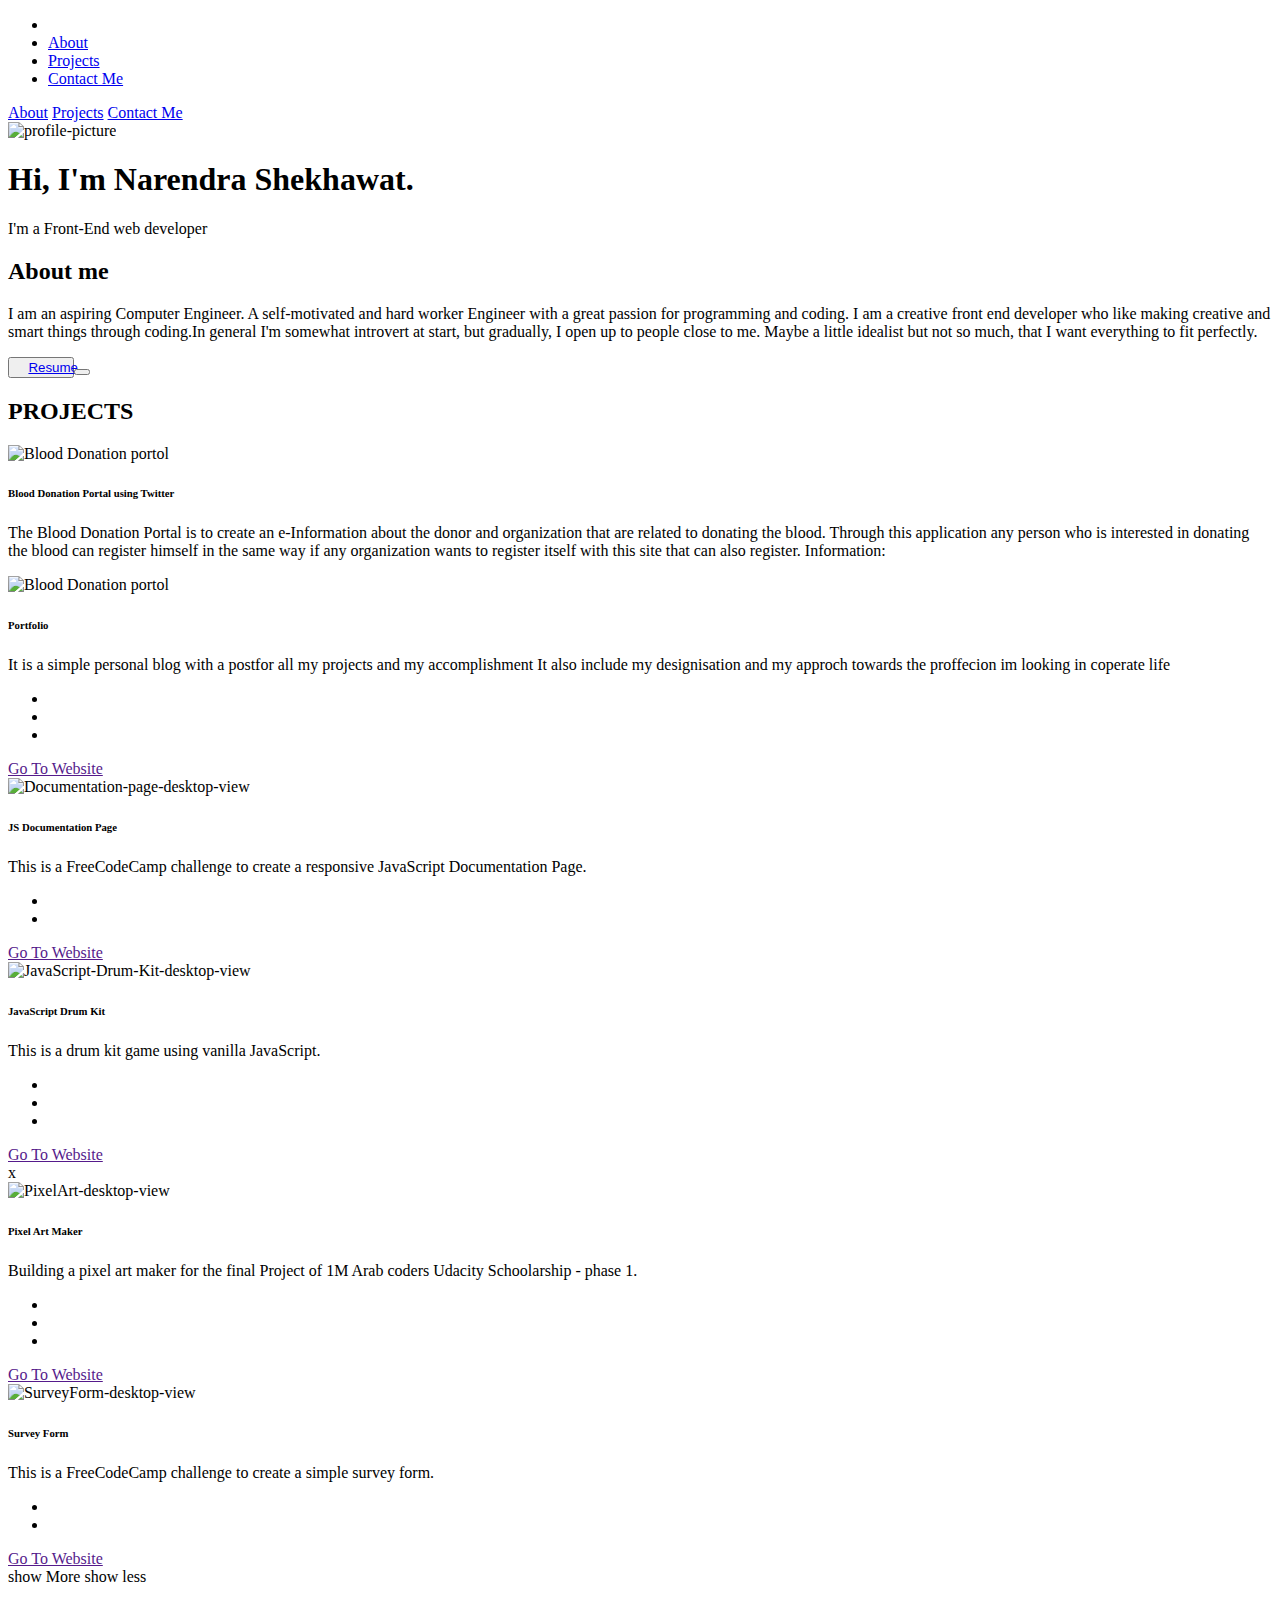
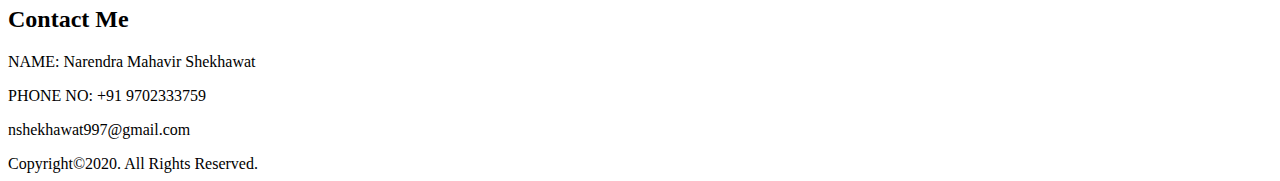
==== index.html @ 37c60425 "Create index.html" ====
<!DOCTYPE html>

<html lang="en">

	<head>

  		<meta charset="UTF-8">
  		<meta name="viewport" content="width=device-width, initial-scale=1.0"> <!-- displays site properly based on user's device -->

		<title>Narendra Shekhawat | Front End Developer</title>

		<!-- fonticons -->
		<link rel="stylesheet" href="https://use.fontawesome.com/releases/v5.8.1/css/all.css" integrity="sha384-50oBUHEmvpQ+1lW4y57PTFmhCaXp0ML5d60M1M7uH2+nqUivzIebhndOJK28anvf" crossorigin="anonymous">
		<!-- fonticons -->
		<!-- google fonts -->

		<link href="https://fonts.googleapis.com/css?family=Lato&display=swap" rel="stylesheet">
		<link href="https://fonts.googleapis.com/css?family=Gugi&display=swap" rel="stylesheet">

		<!-- google fonts -->


		<!-- stylesheet -->
		<link href="css\stylesheet.css" rel="stylesheet">
		<!-- stylesheet -->

	</head>

	<body>

		<header>

			<div class="nav-icon"><i class="fas fa-bars"></i></div>

			<div class="mobile-navbar">



				<ul class="menu closed">
				<li><a href="#" class="close"><i class="fas fa-times"></i></a></li>
				<li><a href="#">About</a></li>
				<!-- <li><a href="#Resume">Resume</a></li> -->
				<li><a href="#projects">Projects</a></li>
				<li><a href="#contact-me">Contact Me</a></li>



			</ul>

			</div>
			<nav id="navbar" class="nav">

				<a href="#">About</a>
				<!-- <a href="#Resume">Resume</a> -->
				<a href="#projects">Projects</a>
				<a href="#contact-me">Contact Me</a>

			</nav>
		</header>

		<div class="container">

			<section class="welcome-sec" id="welcome-section">

				<div class="welcome-part">

					<div class="photo-div"><img src="images\DSC_1570 copy-01.jpeg" alt="profile-picture" class="photo"/></div>
					<h1>Hi, I'm <span>Narendra Shekhawat.</span></h1>
					<p>I'm a Front-End web developer</p>

				</div>

				<div class="about not-visible" id="about-me">

					<h2>About me</h2>
					<p> I am an aspiring Computer Engineer. A self-motivated and hard worker Engineer with a great passion for programming and coding. I am a creative front end developer who like making creative and smart things through coding.In general I'm somewhat introvert at start, but gradually, I open up to people close to me. Maybe a little idealist but not so much, that I want everything to fit perfectly. </p>
					<button type="button"><a href=" https://docs.google.com/document/d/1_Th73WQvx0GVBW2YQ7Dieq0bmy6zxBRfHc3utF2xRzQ/edit?usp=sharing" class="btn btn-light" style="margin:25%;" target="_new">Resume</a><button>
					<!-- <a> href=" https://docs.google.com/document/d/1_Th73WQvx0GVBW2YQ7Dieq0bmy6zxBRfHc3utF2xRzQ/edit?usp=sharing" class="btn btn-light" style="margin:5%;" target="_new">Resume</a>
 -->
				<!-- <div class="social">

						<a class="profile-link" href="https://github.com/naren05S" target="_blank"><i class="fab fa-github"></i></a>
						<a class="profile-link" href="https://codepen.io/nohazZz" target="_blank"><i class="fab fa-codepen"></i></a>
						<a class="profile-link" href="https://twitter.com/xXxnohaxX" target="_blank"><i class="fab fa-twitter"></i></a>
						<a class="profile-link" href="https://www.linkedin.com/in/noha-m-bahaa-el-din-5408a5112/" target="_blank"><i class="fab fa-linkedin"></i></a>

					</div> -->

				</div>
				<div class="contain">
					<div class="circle left colored"></div>
					<div class="circle right"></div>
				</div>

			</section>


		<section id="projects" class="projects-sec">

				<div  class="sec-title"><h2>PROJECTS</h2></div>

				<div class="project-container">

				<div class="proj-contain project-1">
					<img class="proj-screenshot" src="images\blood-donation.jpg" alt="Blood Donation portol"/>

					<div class="project-title">
						<h6>Blood Donation Portal using Twitter</h6>
						<p>The Blood Donation Portal is to create an e-Information about the donor and organization that are
related to donating the blood. Through this application any person who is interested in donating the
blood can register himself in the same way if any organization wants to register itself with this site that
can also register. 
Information: &nbsp; <a href=https://drive.google.com/file/d/1qN5G8lIIjYIV_9JXmgRD4LAyGPbNkFdk/view?usp=sharing"target="_new" class="icon fa-link"><span class="label"></span></a></p>

						<!-- <div class="links">
						<ul>
							<li><i class="fab fa-css3-alt"></i></li>
							<li><i class="fab fa-html5"></i></li>
							<li><i class="fab fa-js-square"></i></li>
							<li><i class="fab fa-sass"></i></li>

						</ul>
						
						</div> -->
					</div>
				</div>

				<div class="proj-contain project-2">
					<img class="proj-screenshot" src="images\blood-donation.jpg" alt="Blood Donation portol"/>
					<div class="project-title">
						<h6>Portfolio</h6>
						<p>It is a simple personal blog with a postfor all my projects and my accomplishment It also include my designisation and my approch towards the proffecion im looking in coperate life</p>
						<div class="links">
							<ul>
								<li><i class=""></i></li>
								<li><i class=""></i></li>
								<li><i class=""></i></li>


							</ul>
 
						<a class="website-link" href="" target="_blank">Go To Website</a>
					</div>
				</div>
					</div>

				<div class="proj-contain project-3">
					<img class="proj-screenshot" src="images/Documentation-page-desktop-view.png" alt="Documentation-page-desktop-view"/>

					<div class="project-title">
						<h6>JS Documentation Page</h6>
						<p>This is a FreeCodeCamp challenge to create a responsive JavaScript Documentation Page.</p>
					<div class="links">
						<ul>
							<li><i class="fab fa-css3-alt"></i></li>
							<li><i class="fab fa-html5"></i></li>


						</ul>

						<a class="website-link" href="" target="_blank">Go To Website</a>

						</div>
					</div>
				</div>

				<div class="proj-contain project-4">
					<img class="proj-screenshot" src="images/JavaScript-Drum-Kit-desktop-view.png" alt="JavaScript-Drum-Kit-desktop-view"/>

					<div class="project-title">
						<h6>JavaScript Drum Kit</h6>
						<p>This is a drum kit game using vanilla JavaScript.</p>
					<div class="links">
						<ul>
							<li><i class="fab fa-css3-alt"></i></li>
							<li><i class="fab fa-html5"></i></li>
							<li><i class="fab fa-js-square"></i></li>

						</ul>

						<a class="website-link" href="" target="_blank">Go To Website</a>
						</div>x
					</div>
				</div>

				<div class="proj-contain project-5">
					<img class="proj-screenshot" src="images/PixelArt-desktop-view.png" alt="PixelArt-desktop-view"/>

					<div class="project-title">
						<h6>Pixel Art Maker</h6>
						<p>Building a pixel art maker for the final Project of 1M Arab coders Udacity Schoolarship - phase 1.</p>
					<div class="links">
						<ul>
							<li><i class="fab fa-css3-alt"></i></li>

							<li><i class="fab fa-html5"></i></li>

							<li><i class="fab fa-js-square"></i></li>


						</ul>

						<a class="website-link" href="" target="_blank">Go To Website</a>
					</div>
					</div>
				</div>

				<div class="proj-contain project-6">
					<img class="proj-screenshot" src="images/SurveyForm-desktop-view.png" alt="SurveyForm-desktop-view"/>

					<div class="project-title">
						<h6>Survey Form</h6>
						<p>This is a FreeCodeCamp challenge to create a simple survey form.</p>
					<div class="links">
						<ul>
							<li><i class="fab fa-css3-alt"></i></li>
							<li><i class="fab fa-html5"></i></li>

						</ul>

						<a class="website-link" href="" target="_blank">Go To Website</a>

						</div>

						</div>
				</div>

					</div>
				<a class="more show-link">show More<i class="fas fa-chevron-circle-down"></i></a>
				<a class="less show-link toggle">show less<i class="fas fa-chevron-circle-up"></i></a>

		</section>

	</div>
			





	



	<section id="contact-me" class="contact">
		<div class="contact-div">

			<h2>Contact Me</h2>

			<p>	NAME: Narendra  Mahavir Shekhawat </p>
			<p class="phone">PHONE NO:  +91 9702333759

			<p class="email">nshekhawat997@gmail.com</p>

			
		</div>

			<div class="social">

				<a class="profile-link" href="https://github.com/naren05S" target="_blank"><i class="fab fa-github"></i></a>
				<!-- <a class="profile-link" href="https://codepen.io/nohazZz" target="_blank"><i class="fab fa-codepen"></i></a> -->
				<a class="profile-link" href="https://twitter.com/Naren05S" target="_blank"><i class="fab fa-twitter"></i></a>
				<a class="profile-link" href="https://www.linkedin.com/in/narendra-shekhawat-0b346a143/" target="_blank"><i class="fab fa-linkedin"></i></a>

			</div>
		</section>

		<footer id="footer">Copyright&copy;2020. All Rights Reserved.</footer>
<!--		Jquery-->
		<script
  src="https://code.jquery.com/jquery-3.4.1.min.js"
  integrity="sha256-CSXorXvZcTkaix6Yvo6HppcZGetbYMGWSFlBw8HfCJo="
  crossorigin="anonymous"></script>
	<!--		Jquery-->
		<!--js script		-->
		<script src="JavaScript\script.js"></script>
		<!--js script		-->
	</body>

</html>
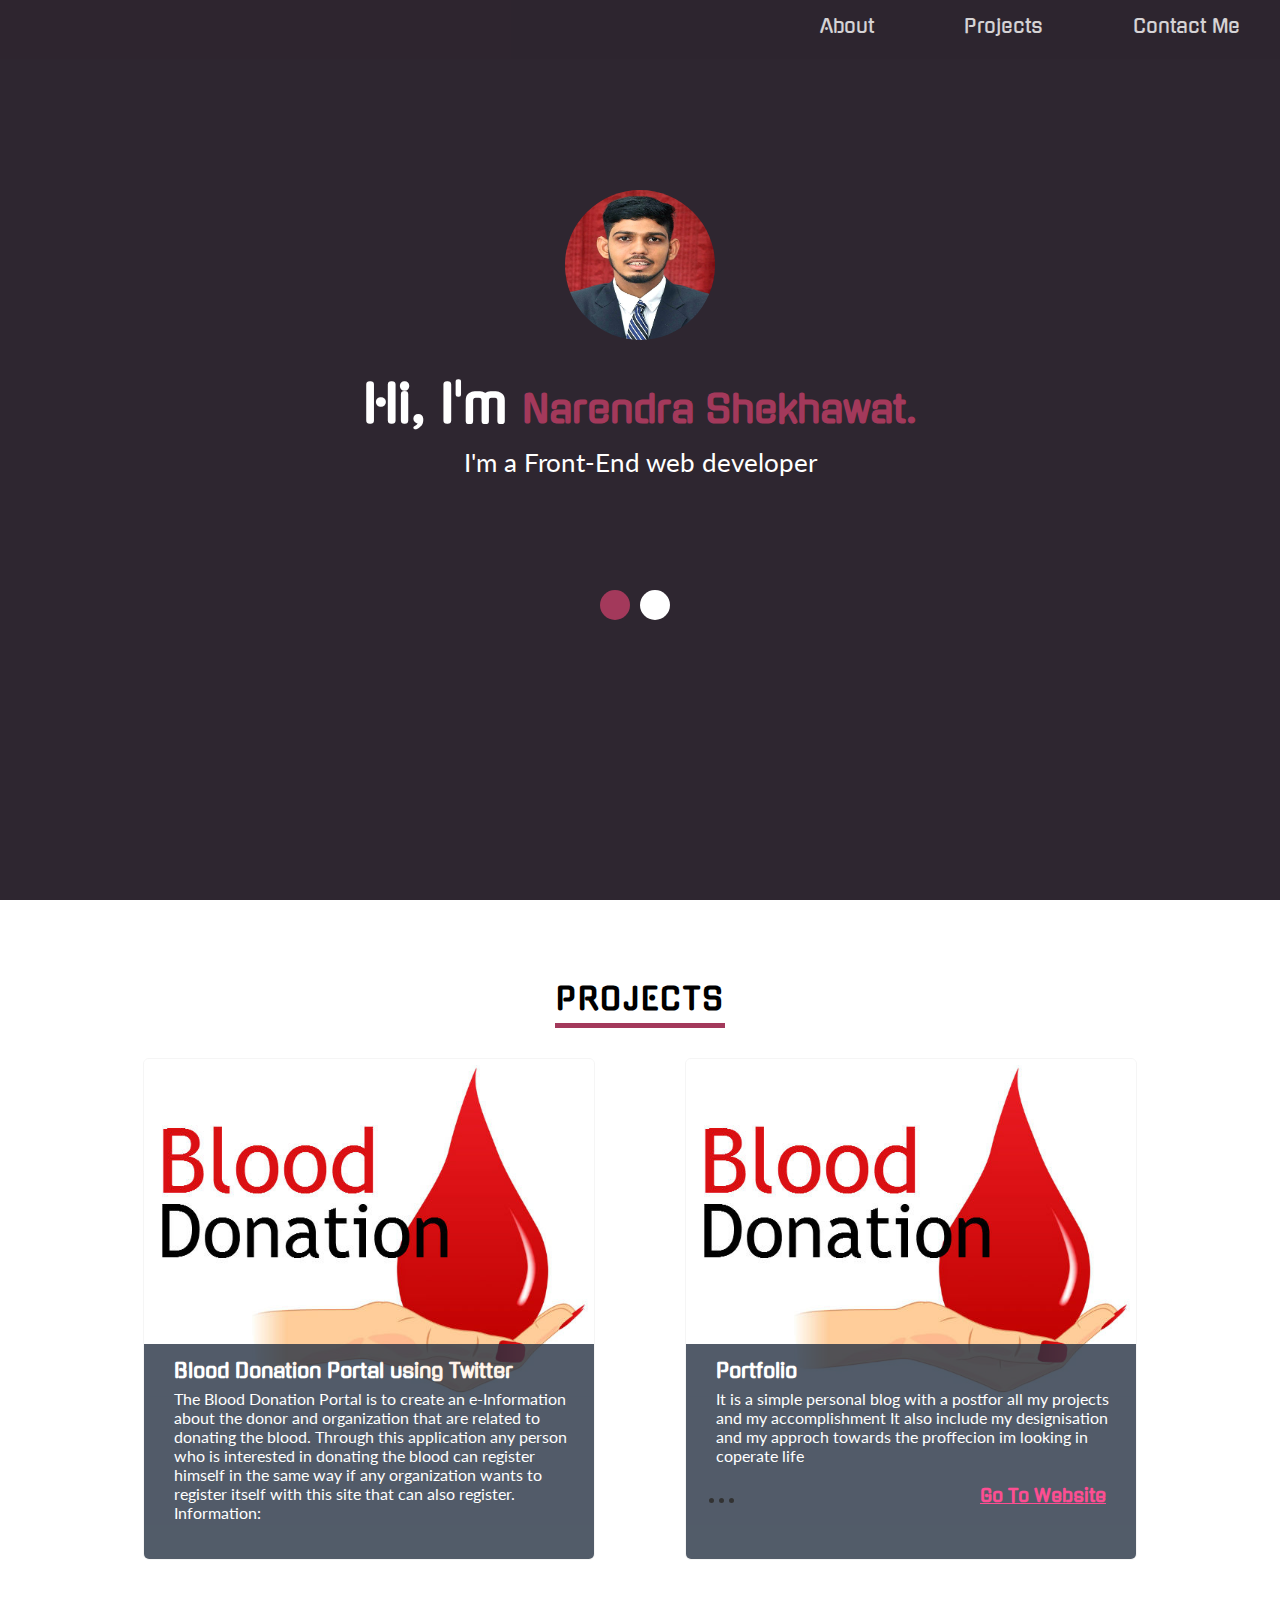
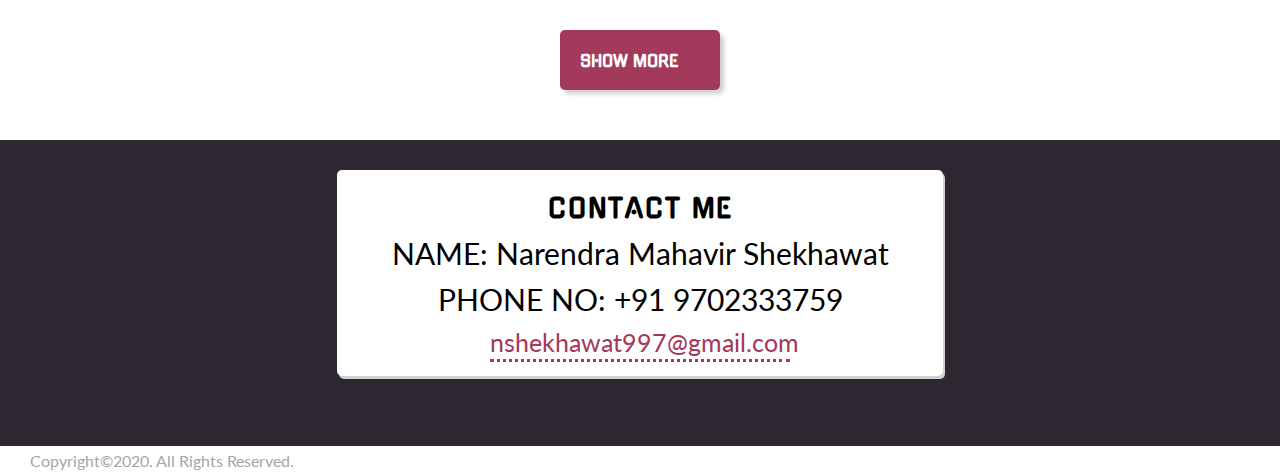
==== commit d7eba7ab: "Update index.html" ====
--- a/index.html
+++ b/index.html
@@ -80,9 +80,9 @@
 				<!-- <div class="social">
 
 						<a class="profile-link" href="https://github.com/naren05S" target="_blank"><i class="fab fa-github"></i></a>
-						<a class="profile-link" href="https://codepen.io/nohazZz" target="_blank"><i class="fab fa-codepen"></i></a>
-						<a class="profile-link" href="https://twitter.com/xXxnohaxX" target="_blank"><i class="fab fa-twitter"></i></a>
-						<a class="profile-link" href="https://www.linkedin.com/in/noha-m-bahaa-el-din-5408a5112/" target="_blank"><i class="fab fa-linkedin"></i></a>
+						<a class="profile-link" href="https://codepen.io" target="_blank"><i class="fab fa-codepen"></i></a>
+						<a class="profile-link" href="https://twitter.com/" target="_blank"><i class="fab fa-twitter"></i></a>
+						<a class="profile-link" href="https://www.linkedin.com/in//" target="_blank"><i class="fab fa-linkedin"></i></a>
 
 					</div> -->
 
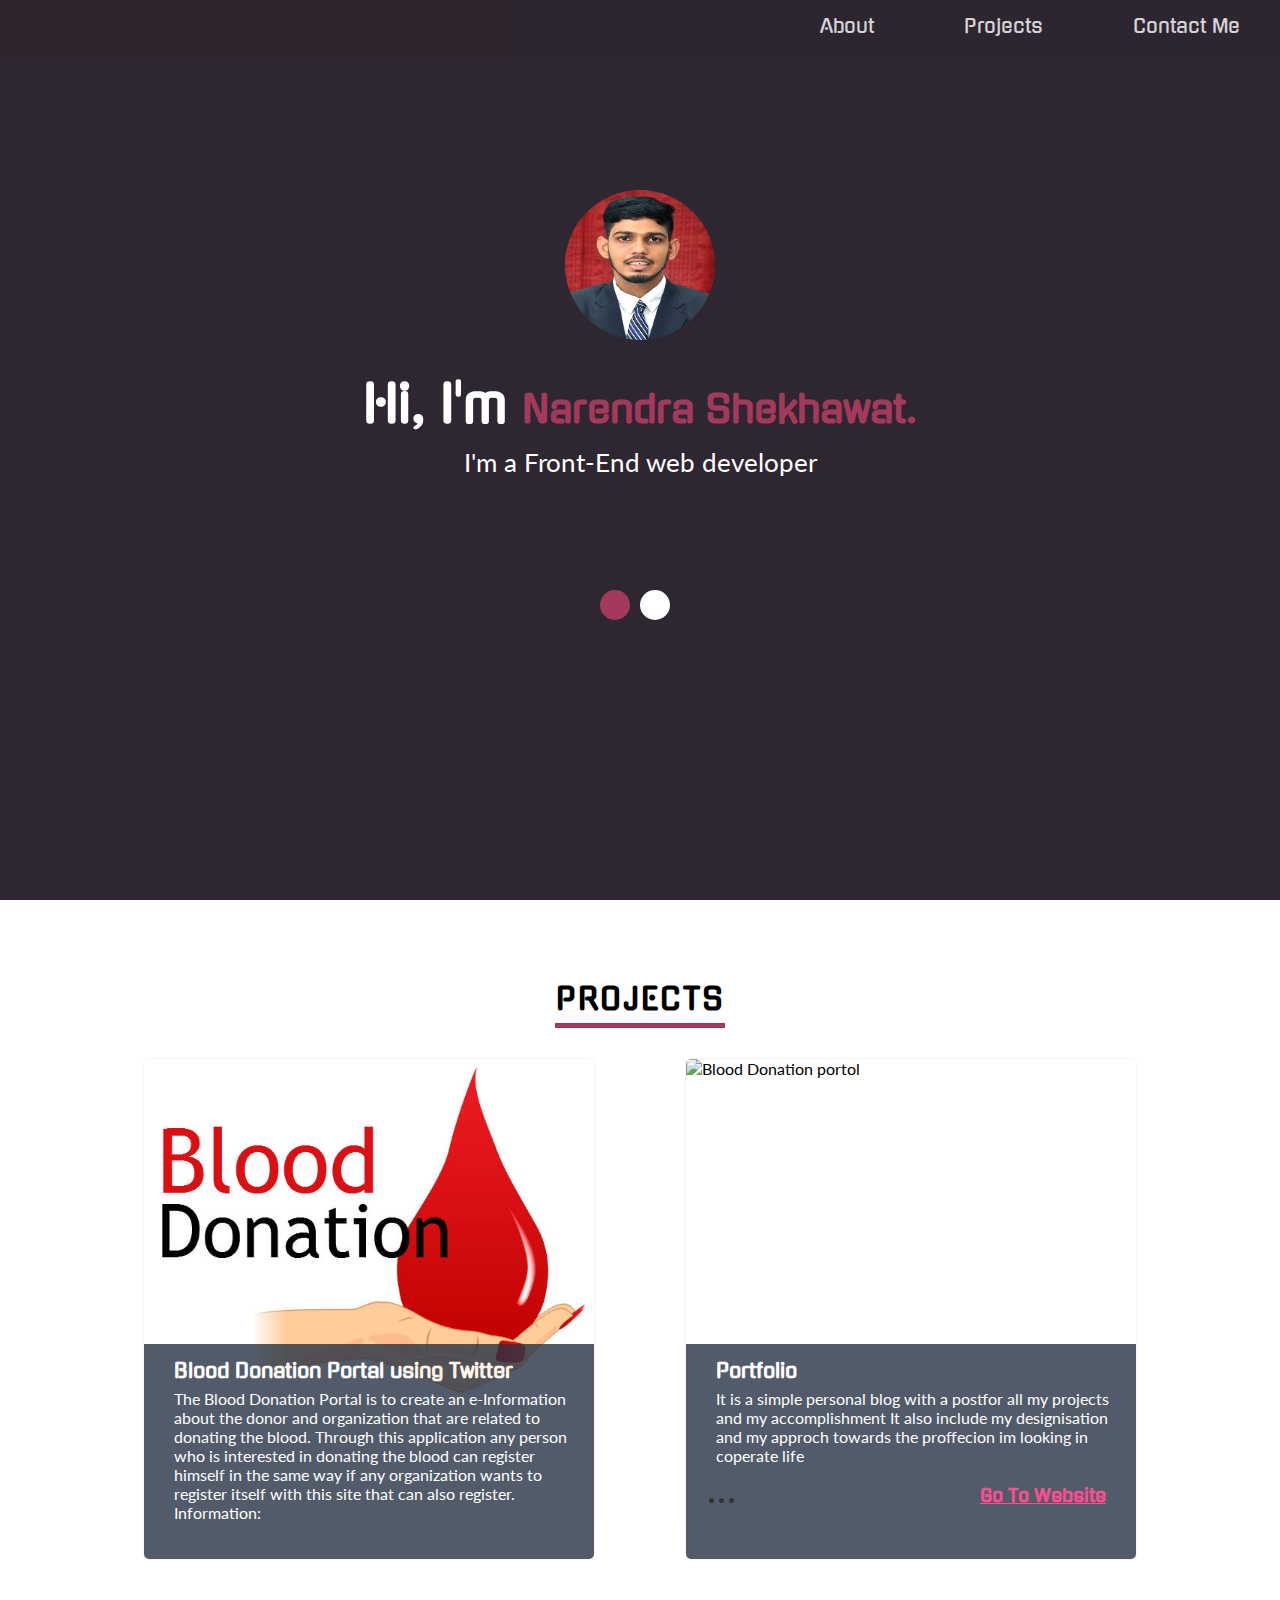
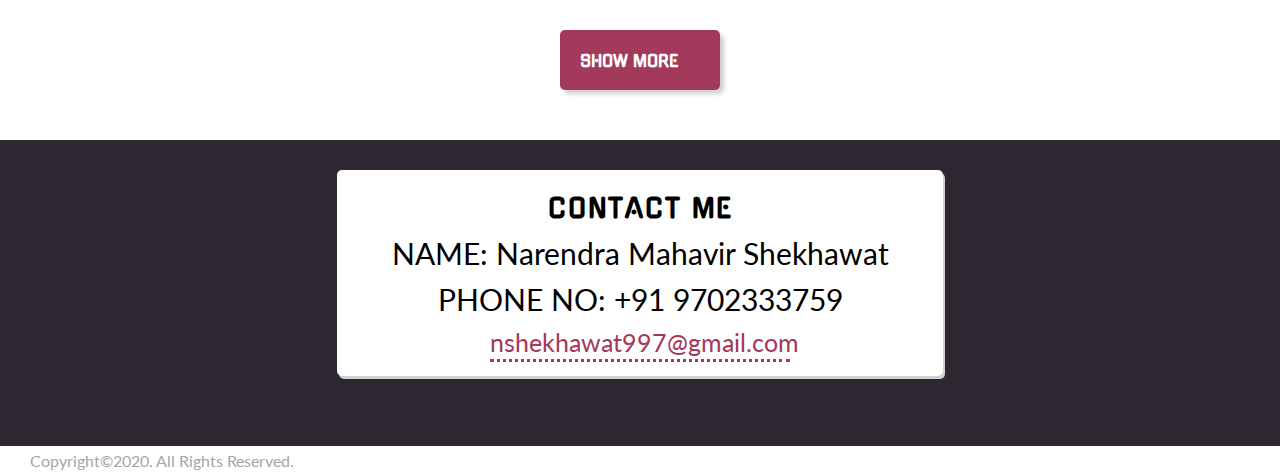
==== commit 03565c29: "Update index.html" ====
--- a/index.html
+++ b/index.html
@@ -126,7 +126,7 @@
 				</div>
 
 				<div class="proj-contain project-2">
-					<img class="proj-screenshot" src="images\blood-donation.jpg" alt="Blood Donation portol"/>
+					<img class="proj-screenshot" src="images\pf.jpg" alt="Blood Donation portol"/>
 					<div class="project-title">
 						<h6>Portfolio</h6>
 						<p>It is a simple personal blog with a postfor all my projects and my accomplishment It also include my designisation and my approch towards the proffecion im looking in coperate life</p>
@@ -273,7 +273,7 @@
   crossorigin="anonymous"></script>
 	<!--		Jquery-->
 		<!--js script		-->
-		<script src="JavaScript\script.js"></script>
+		<script src="Javascript\script.js"></script>
 		<!--js script		-->
 	</body>
 
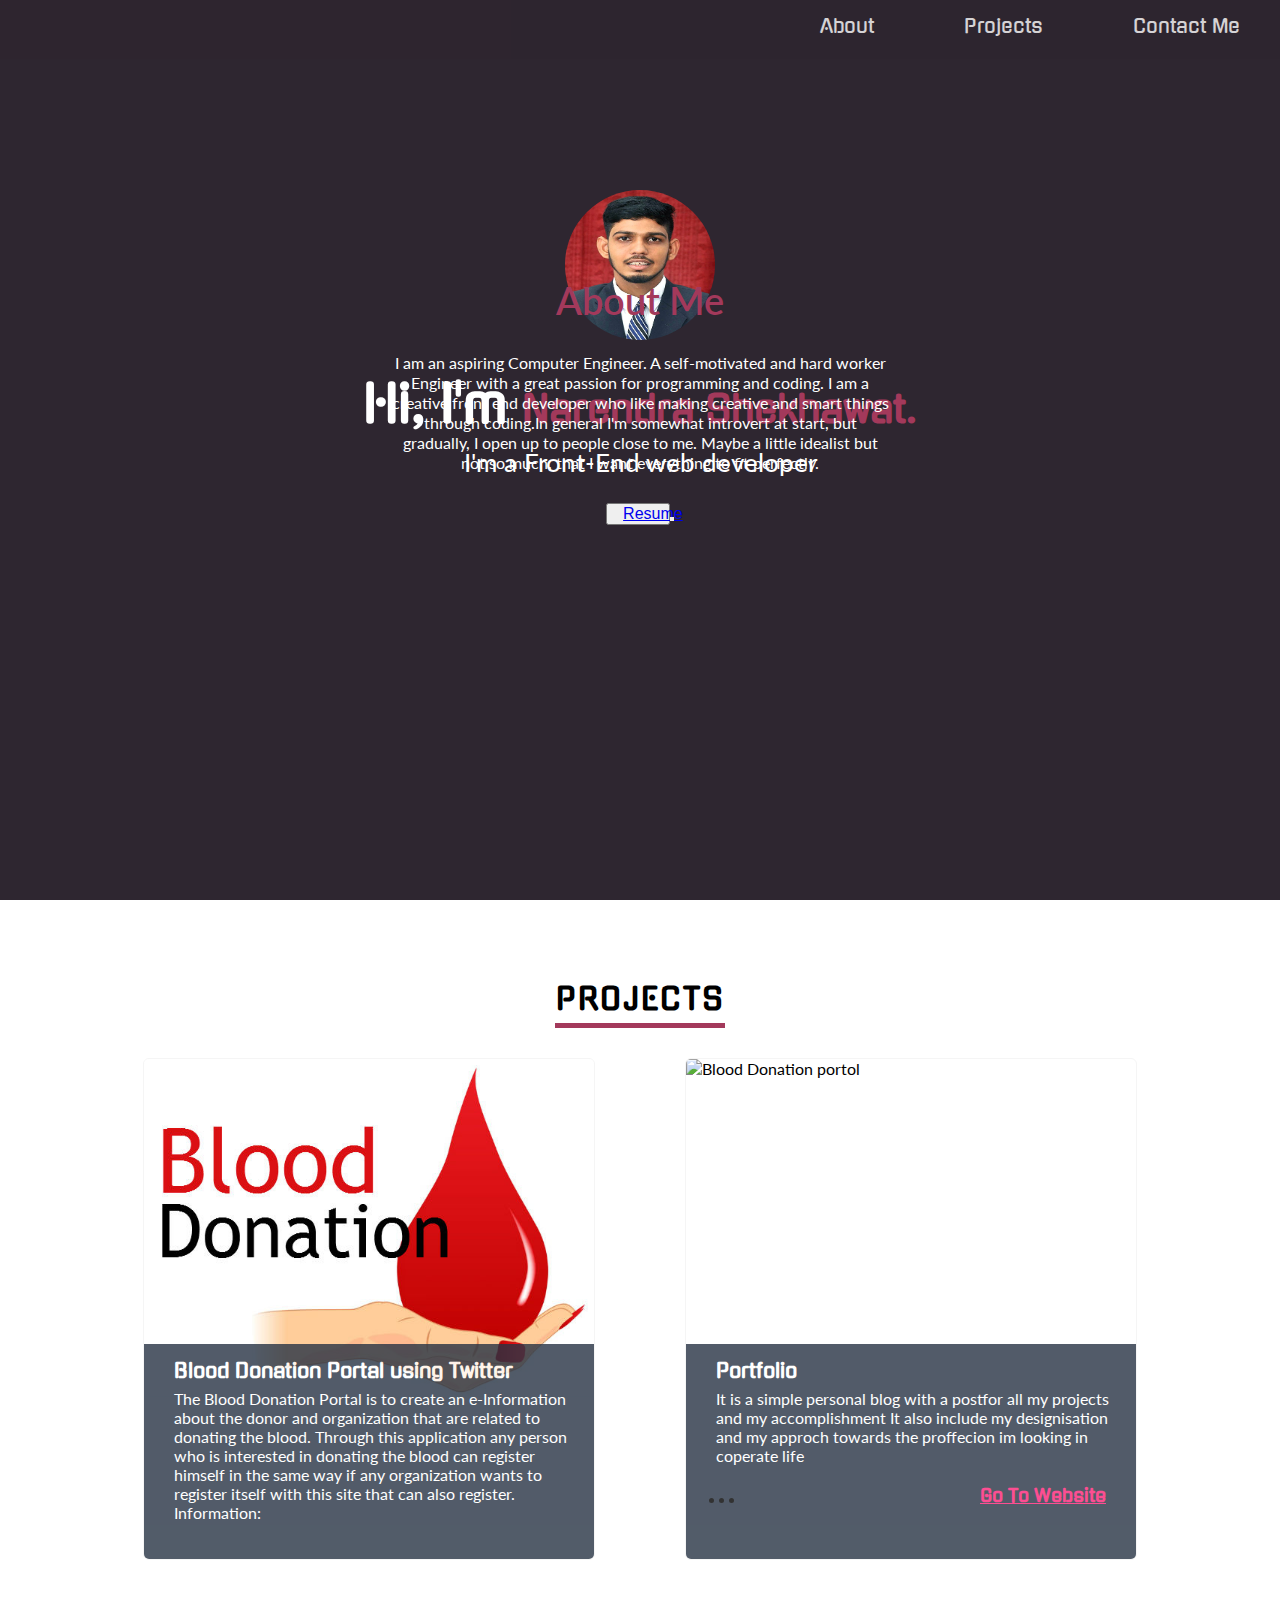
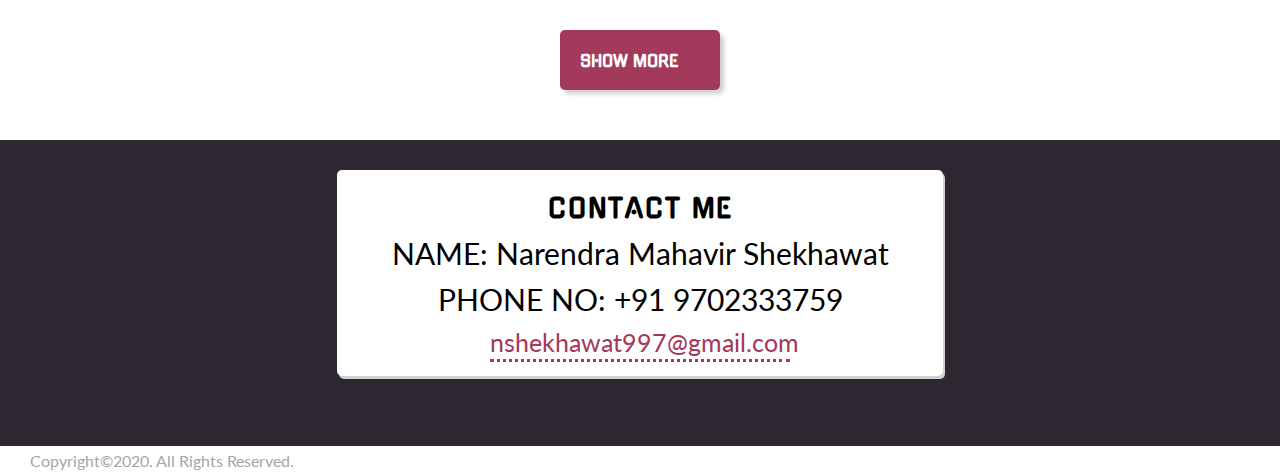
==== commit e1d0b6c2: "Update index.html" ====
--- a/index.html
+++ b/index.html
@@ -70,7 +70,7 @@
 
 				</div>
 
-				<div class="about not-visible" id="about-me">
+				<div class="about" id="about-me">
 
 					<h2>About me</h2>
 					<p> I am an aspiring Computer Engineer. A self-motivated and hard worker Engineer with a great passion for programming and coding. I am a creative front end developer who like making creative and smart things through coding.In general I'm somewhat introvert at start, but gradually, I open up to people close to me. Maybe a little idealist but not so much, that I want everything to fit perfectly. </p>
@@ -87,10 +87,10 @@
 					</div> -->
 
 				</div>
-				<div class="contain">
+				<!--<div class="contain">
 					<div class="circle left colored"></div>
 					<div class="circle right"></div>
-				</div>
+				</div>-->
 
 			</section>
 
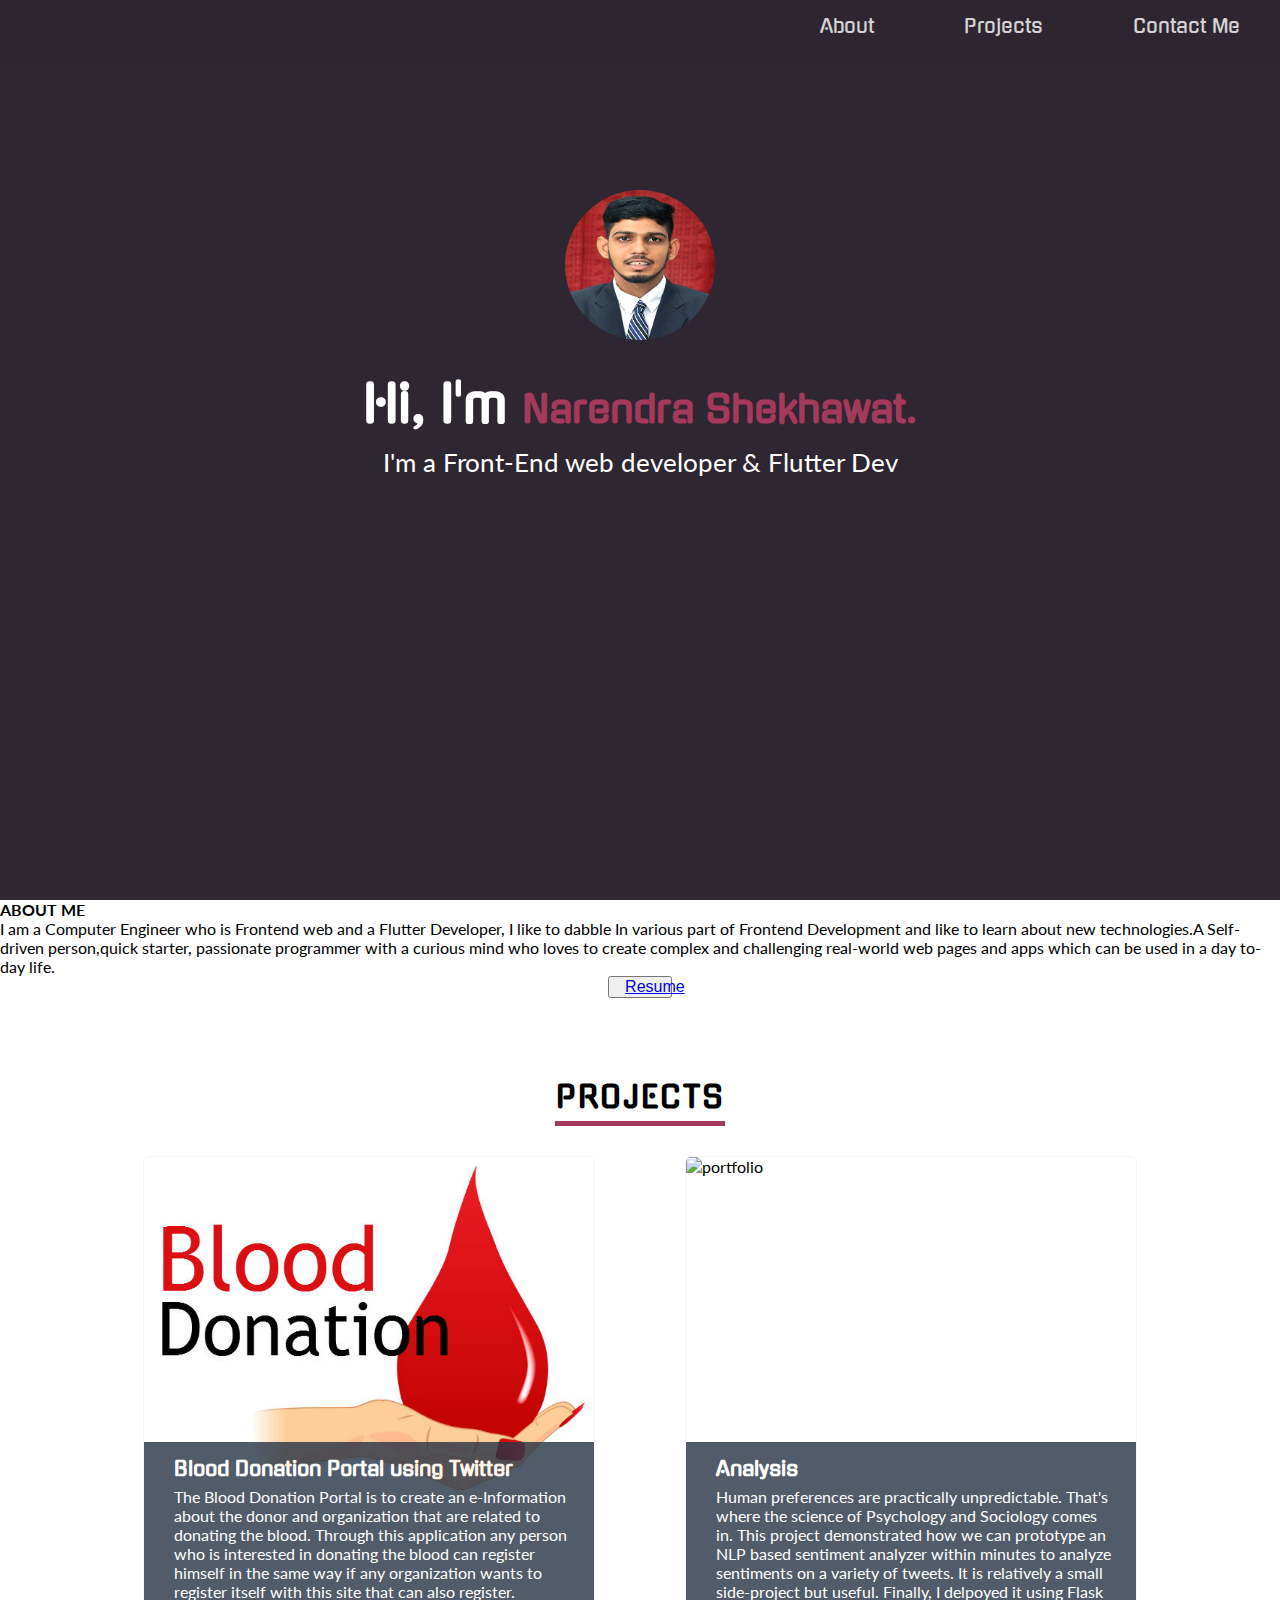
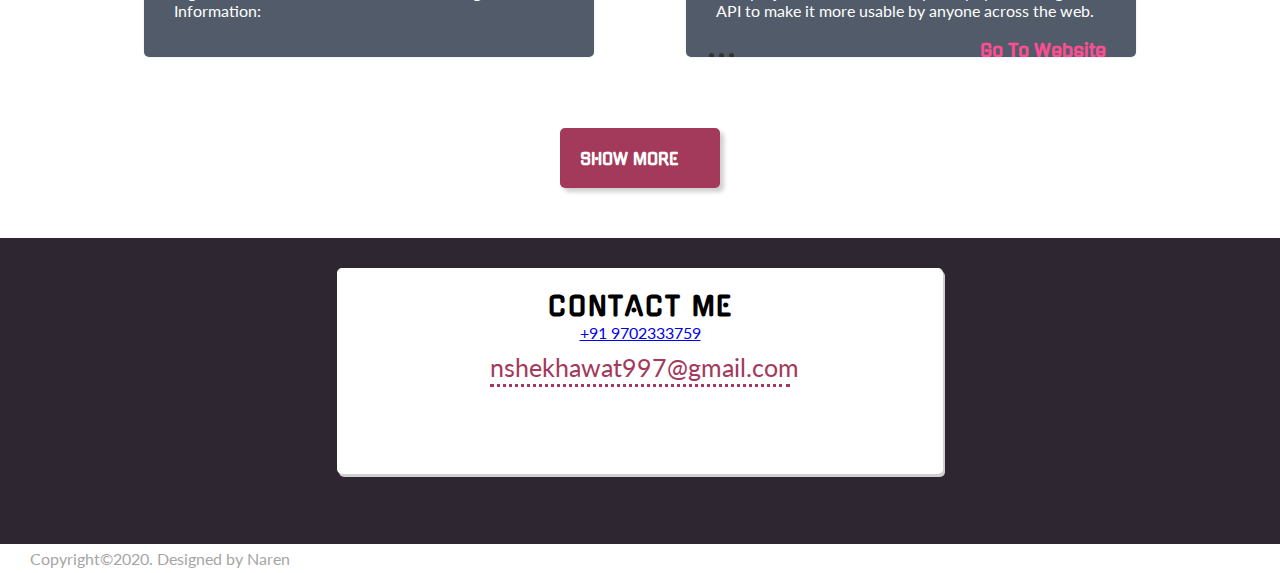
==== commit 1be47df8: "Update index.html" ====
--- a/index.html
+++ b/index.html
@@ -50,7 +50,7 @@
 			</div>
 			<nav id="navbar" class="nav">
 
-				<a href="#">About</a>
+				<a href="#about">About</a>
 				<!-- <a href="#Resume">Resume</a> -->
 				<a href="#projects">Projects</a>
 				<a href="#contact-me">Contact Me</a>
@@ -66,38 +66,58 @@
 
 					<div class="photo-div"><img src="images\DSC_1570 copy-01.jpeg" alt="profile-picture" class="photo"/></div>
 					<h1>Hi, I'm <span>Narendra Shekhawat.</span></h1>
-					<p>I'm a Front-End web developer</p>
-
-				</div>
-
-				<div class="about" id="about-me">
+					<p>I'm a Front-End web developer & Flutter Dev</p>
+
+				</div>
+
+				<!-- <div class="about not-visible" id="about-me">
 
 					<h2>About me</h2>
 					<p> I am an aspiring Computer Engineer. A self-motivated and hard worker Engineer with a great passion for programming and coding. I am a creative front end developer who like making creative and smart things through coding.In general I'm somewhat introvert at start, but gradually, I open up to people close to me. Maybe a little idealist but not so much, that I want everything to fit perfectly. </p>
 					<button type="button"><a href=" https://docs.google.com/document/d/1_Th73WQvx0GVBW2YQ7Dieq0bmy6zxBRfHc3utF2xRzQ/edit?usp=sharing" class="btn btn-light" style="margin:25%;" target="_new">Resume</a><button>
+					<a> href=" https://docs.google.com/document/d/1_Th73WQvx0GVBW2YQ7Dieq0bmy6zxBRfHc3utF2xRzQ/edit?usp=sharing" class="btn btn-light" style="margin:5%;" target="_new">Resume</a> -->
+
+				<div class="social">
+
+						<a class="profile-link" href="https://github.com/naren05S" target="_blank"><i class="fab fa-github"></i></a>
+						<a class="profile-link" href="https://medium.com/@nshekhawat997" target="_blank"><i class="fab fa-medium"></i></a>
+						<a class="profile-link" href="https://twitter.com/Naren05S" target="_blank"><i class="fab fa-twitter"></i></a>
+						<a class="profile-link" href="https://www.linkedin.com/in/narendra-shekhawat-0b346a143/"" target="_blank"><i class="fab fa-linkedin"></i></a>
+
+					</div>
+				</section>
+
+				<!-- </div>
+				<div class="contain">
+					<div class="circle left colored"></div>
+					<div class="circle right"></div>
+				</div> 
+
+
+
+			</section>
+			<!-- <section id="about" class="about-sec">
+
+
+				</section> -->
+
+				<section id="about" class="about-sec">
+						<div class="sec-title"><h2>ABOUT ME</h2></div>
+				<div class="about-container">
+
+					<p> I am a Computer Engineer who is  Frontend web and a Flutter Developer, I like to dabble In various part of Frontend Development and like to learn about new technologies.A Self-driven person,quick starter, passionate programmer with a curious mind who loves to create complex and challenging real-world web pages and apps which can be used in a day to-day life. </p>
+					<center><button type="button"><a href=" https://drive.google.com/file/d/1yjlUO5XjxBrmOtjk8QSVTOsiCOVoloX5/view?usp=sharing" class="btn -light" style="margin:25%;" target="_new">Resume</a></button></center>
+
 					<!-- <a> href=" https://docs.google.com/document/d/1_Th73WQvx0GVBW2YQ7Dieq0bmy6zxBRfHc3utF2xRzQ/edit?usp=sharing" class="btn btn-light" style="margin:5%;" target="_new">Resume</a>
  -->
-				<!-- <div class="social">
-
-						<a class="profile-link" href="https://github.com/naren05S" target="_blank"><i class="fab fa-github"></i></a>
-						<a class="profile-link" href="https://codepen.io" target="_blank"><i class="fab fa-codepen"></i></a>
-						<a class="profile-link" href="https://twitter.com/" target="_blank"><i class="fab fa-twitter"></i></a>
-						<a class="profile-link" href="https://www.linkedin.com/in//" target="_blank"><i class="fab fa-linkedin"></i></a>
-
-					</div> -->
-
-				</div>
-				<!--<div class="contain">
-					<div class="circle left colored"></div>
-					<div class="circle right"></div>
-				</div>-->
-
-			</section>
-
-
-		<section id="projects" class="projects-sec">
+ 				</div></section>
+
+ 				<section id="projects" class="projects-sec">
+
+
 
 				<div  class="sec-title"><h2>PROJECTS</h2></div>
+
 
 				<div class="project-container">
 
@@ -106,11 +126,11 @@
 
 					<div class="project-title">
 						<h6>Blood Donation Portal using Twitter</h6>
-						<p>The Blood Donation Portal is to create an e-Information about the donor and organization that are
-related to donating the blood. Through this application any person who is interested in donating the
-blood can register himself in the same way if any organization wants to register itself with this site that
-can also register. 
-Information: &nbsp; <a href=https://drive.google.com/file/d/1qN5G8lIIjYIV_9JXmgRD4LAyGPbNkFdk/view?usp=sharing"target="_new" class="icon fa-link"><span class="label"></span></a></p>
+						<p>	The Blood Donation Portal is to create an e-Information about the donor and organization that are
+							related to donating the blood. Through this application any person who is interested in donating the
+							blood can register himself in the same way if any organization wants to register itself with this site that
+							can also register. 
+							Information: &nbsp; <a href=https://drive.google.com/file/d/1qN5G8lIIjYIV_9JXmgRD4LAyGPbNkFdk/view?usp=sharing"target="_new" class="icon fa-link"><span class="label"></span></a></p>
 
 						<!-- <div class="links">
 						<ul>
@@ -126,17 +146,15 @@
 				</div>
 
 				<div class="proj-contain project-2">
-					<img class="proj-screenshot" src="images\pf.jpg" alt="Blood Donation portol"/>
-					<div class="project-title">
-						<h6>Portfolio</h6>
-						<p>It is a simple personal blog with a postfor all my projects and my accomplishment It also include my designisation and my approch towards the proffecion im looking in coperate life</p>
+					<img class="proj-screenshot" src="images\portfolio.png" alt="portfolio"/>
+					<div class="project-title">
+						<h6>Analysis </h6>
+						<p>Human preferences are practically unpredictable. That's where the science of Psychology and Sociology comes in. This project demonstrated how we can prototype an NLP based sentiment analyzer within minutes to analyze sentiments on a variety of tweets. It is relatively a small side-project but useful. Finally, I delpoyed it using Flask API to make it more usable by anyone across the web.</p>
 						<div class="links">
 							<ul>
-								<li><i class=""></i></li>
-								<li><i class=""></i></li>
-								<li><i class=""></i></li>
-
-
+								<li><i class="fab fa-html5"></i></li>
+								<li><i class="fab fa-css3-alt"></i></li>
+								<li><i class="fab fa-js-square"></i></li>
 							</ul>
  
 						<a class="website-link" href="" target="_blank">Go To Website</a>
@@ -148,12 +166,13 @@
 					<img class="proj-screenshot" src="images/Documentation-page-desktop-view.png" alt="Documentation-page-desktop-view"/>
 
 					<div class="project-title">
-						<h6>JS Documentation Page</h6>
-						<p>This is a FreeCodeCamp challenge to create a responsive JavaScript Documentation Page.</p>
+						<h6>Portfolio</h6>
+						<p>It is a simple personal blog with a post for all my projects and my accomplishment It also include my designisation and my approch towards the proffecion im looking in coperate life</p>
 					<div class="links">
 						<ul>
-							<li><i class="fab fa-css3-alt"></i></li>
-							<li><i class="fab fa-html5"></i></li>
+							<li><i class="fab fa-html5"></i></li>
+							<li><i class="fab fa-css3-alt"></i></li>
+								<li><i class="fab fa-js-square"></i></li>
 
 
 						</ul>
@@ -225,30 +244,24 @@
 						</div>
 				</div>
 
-					</div>
+			</div>
 				<a class="more show-link">show More<i class="fas fa-chevron-circle-down"></i></a>
 				<a class="less show-link toggle">show less<i class="fas fa-chevron-circle-up"></i></a>
 
+
 		</section>
 
 	</div>
-			
-
-
-
-
-
-	
-
 
 
 	<section id="contact-me" class="contact">
 		<div class="contact-div">
 
 			<h2>Contact Me</h2>
-
-			<p>	NAME: Narendra  Mahavir Shekhawat </p>
-			<p class="phone">PHONE NO:  +91 9702333759
+			<a href="tel:+91 9702333759">+91 9702333759</a>
+
+			<!-- <p>	NAME: Narendra  Mahavir Shekhawat </p> -->
+			<!-- <p class="phone">:+91 9702333759 -->
 
 			<p class="email">nshekhawat997@gmail.com</p>
 
@@ -258,6 +271,7 @@
 			<div class="social">
 
 				<a class="profile-link" href="https://github.com/naren05S" target="_blank"><i class="fab fa-github"></i></a>
+				<a class="profile-link" href="https://medium.com/@nshekhawat997" target="_blank"><i class="fab fa-medium"></i></a>
 				<!-- <a class="profile-link" href="https://codepen.io/nohazZz" target="_blank"><i class="fab fa-codepen"></i></a> -->
 				<a class="profile-link" href="https://twitter.com/Naren05S" target="_blank"><i class="fab fa-twitter"></i></a>
 				<a class="profile-link" href="https://www.linkedin.com/in/narendra-shekhawat-0b346a143/" target="_blank"><i class="fab fa-linkedin"></i></a>
@@ -265,7 +279,10 @@
 			</div>
 		</section>
 
-		<footer id="footer">Copyright&copy;2020. All Rights Reserved.</footer>
+		<footer id="footer">Copyright&copy;2020. Designed by Naren
+
+
+		</footer>
 <!--		Jquery-->
 		<script
   src="https://code.jquery.com/jquery-3.4.1.min.js"
@@ -273,8 +290,16 @@
   crossorigin="anonymous"></script>
 	<!--		Jquery-->
 		<!--js script		-->
-		<script src="Javascript\script.js"></script>
+		<script src="JavaScript\script.js"></script>
 		<!--js script		-->
 	</body>
 
 </html>
+
+
+
+
+
+
+
+
